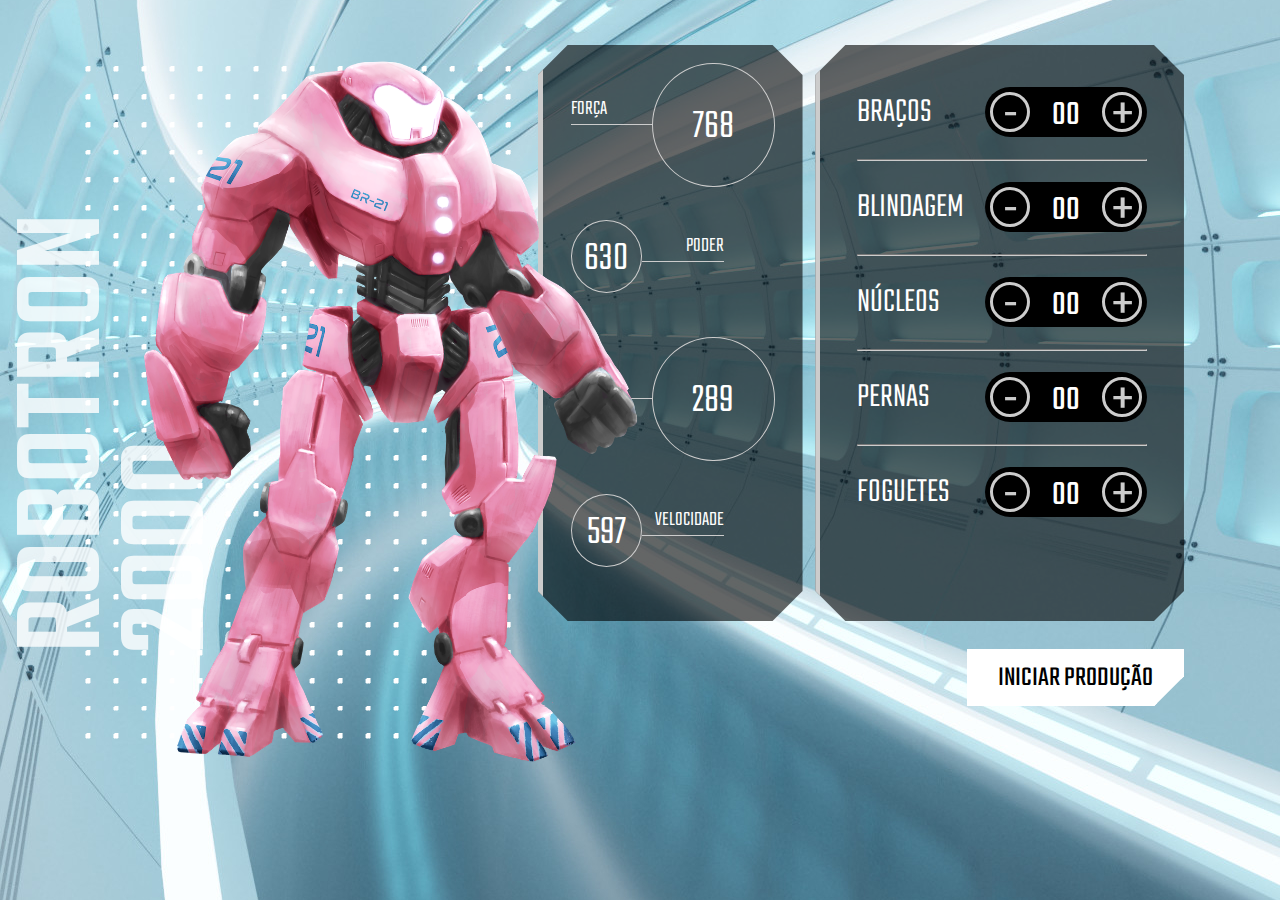
==== index.html @ ee6659dc "Curso de manipulação de dados com DOM JS" ====
<!DOCTYPE html>
<html lang="en">
<head>
    <meta charset="UTF-8">
    <meta http-equiv="X-UA-Compatible" content="IE=edge">
    <meta name="viewport" content="width=device-width, initial-scale=1.0">
    <link rel="shortcut icon" type="image/jpg" href="img/favicon.ico"/>
    <title>Robotron 2000</title>

    <link rel="stylesheet" href="css/style.css">
    <link rel="preconnect" href="https://fonts.googleapis.com">
    <link rel="preconnect" href="https://fonts.gstatic.com" crossorigin>
    <link href="https://fonts.googleapis.com/css2?family=Teko:wght@300;500&display=swap" rel="stylesheet"> 
</head>
<body>
    <main>
        <section class="robotron">
            <img class="robo" src="img/Robotron 2000 - Rosa.png" alt="Robotron" id="imagem-robo">
            <figcaption class="titulo">ROBOTRON <br>2000</figcaption>
        </section>

        <section class="box estatisticas">
            <div class="estatistica">
                <p class="estatistica-titulo">Força</p>
                <div class="estatistica-valor">
                    <p class="estatistica-numero">768</p>
                </div>
            </div>
            <div class="estatistica">
                <p class="estatistica-titulo">Poder</p>
                <div class="estatistica-valor">
                    <p class="estatistica-numero">630</p>
                </div>
            </div>
            <div class="estatistica">
                <p class="estatistica-titulo">Energia</p>
                <div class="estatistica-valor">
                    <p class="estatistica-numero">289</p>
                </div>
            </div>
            <div class="estatistica">
                <p class="estatistica-titulo">Velocidade</p>
                <div class="estatistica-valor">
                    <p class="estatistica-numero">597</p>
                </div>
            </div>
        </section>

        <section class="equipamentos">
            <form action="" class="montador">
                <div class="box montador-conteudo">
                    <div class="peca">
                        <label for="" class="peca-titulo">Braços</label>
                        <div class="controle">
                            <buttom class="controle-ajuste" data-controle="-">-</buttom>
                            <input type="text" class="controle-contador" data-contador value="00">
                            <buttom class="controle-ajuste" data-controle="+">+</buttom>
                        </div>
                    </div>
                    <hr class="linha">
                    <div class="peca">
                        <label for="" class="peca-titulo">Blindagem</label>
                        <div class="controle">
                            <buttom class="controle-ajuste" data-controle="-">-</buttom>
                            <input type="text" class="controle-contador" data-contador value="00">
                            <buttom class="controle-ajuste" data-controle="+">+</buttom>
                        </div>
                    </div>
                    <hr class="linha">
                    <div class="peca">
                        <label for="" class="peca-titulo">Núcleos</label>
                        <div class="controle">
                            <buttom class="controle-ajuste" data-controle="-">-</buttom>
                            <input type="text" class="controle-contador" data-contador value="00">
                            <buttom class="controle-ajuste" data-controle="+">+</buttom>
                        </div>
                    </div>
                    <hr class="linha">
                    <div class="peca">
                        <label for="" class="peca-titulo">Pernas</label>
                        <div class="controle">
                            <buttom class="controle-ajuste" data-controle="-">-</buttom>
                            <input type="text" class="controle-contador" data-contador value="00">
                            <buttom class="controle-ajuste" data-controle="+">+</buttom>
                        </div>
                    </div>
                    <hr class="linha">
                    <div class="peca">
                        <label for="" class="peca-titulo">Foguetes</label>
                        <div class="controle">
                            <buttom class="controle-ajuste" data-controle="-">-</buttom>
                            <input type="text" class="controle-contador" data-contador value="00">
                            <buttom class="controle-ajuste" data-controle="+">+</buttom>
                        </div>
                    </div>
                </div>
                <input type="submit" value="Iniciar produção" class="producao" id="producao">
            </form>
        </section>
    </main>
    <script src="js/main.js"></script>
</body>
</html>
---- css/style.css ----
:root {
    --main-cinza: #CCCCCC;
    --main-branco: #FFFFFF;
    --main-preto: #000000;
}

* {
    box-sizing: border-box;
}

body {
    background: url(../img/fundo.jpg);
    background-position: center center;
    background-size: cover cover;
    padding: 0;
    margin: 0;
    font-weight: 300;
}

body, input {
    font-family: 'Teko', sans-serif;
}

main {
    width: 80vw;
    height: 80vh;
    margin: 10vh 8vw 10vh 12vw;
    display: flex;
    gap: 1vw;
}

.robotron {
    background: url(../img/estrutura.png) no-repeat;
    background-position: center center;
    margin: 0;
    flex-basis: 40%;
    position: relative;
}

.robo {
    height: 110%;
    z-index: 1;
    position: absolute;
    left: -20%;
    top: -5%;
}

.titulo {
    transform: rotate(180deg);
    font-weight: 500;
    font-size: 130px;
    position: absolute;
    bottom: 7rem;
    left: -3rem;
    line-height: 0.8;
    writing-mode: vertical-rl;
    text-orientation: mixed;
    color: rgba(255,255,255,0.8)
}

.box {
    background: rgba(0,0,0,0.6);
    clip-path: polygon(calc(100% - 30px) 0, 100% 30px, 100% calc(100% - 30px), calc(100% - 30px) 100%, 30px 100%, 0 calc(100% - 30px), 0 30px, 30px 0);
    border-left: 5px solid var(--main-cinza);
    height: 80%;
}

/****************************** Equipamentos *****/

.equipamentos {
    flex-basis: 32%;
}

.montador {
    height: 100%;;
}

.montador-conteudo {
    padding: 2em 10%;
}

.peca {
    padding: 1em 0;
}

.peca-titulo {
    color: var(--main-branco);
    text-transform: uppercase;
    font-size: 2.5em;
}

.controle {
    background: var(--main-preto);
    border-radius: 25px;
    float: right;
    display: inline-flex;
    padding: 5px;
    align-items: center;
    align-self: flex-end;
}

.controle-contador {
    width: 40px;
    height: 35px;
    background: none;
    border: 0;
    margin: 0 1rem;
    color: var(--main-branco);
    text-align: center;
    font-size: 2.5em;
    display: inline-flex;
    align-items: center;
    padding-top: 8px;
}

.controle-ajuste {
    display: inline-block;
    width: 40px;
    height: 40px;
    line-height: 44px;
    border-radius: 50%;
    color: var(--main-cinza);
    font-size: 4em;
    background: var(--main-preto);
    text-align: center;
    border: 3px solid var(--main-cinza);
    cursor: pointer;
}

.linha {
    border-color: var(--main-cinza);
}

.producao {
    margin-top: 1em;
    font-size: 2em;
    text-transform: uppercase;
    padding: 0.2em 1em;
    float: right;
    border: 3px solid var(--main-branco);
    background: var(--main-branco);
    clip-path: polygon(100% 0, 100% calc(100% - 30px), calc(100% - 30px) 100%, 0 100%, 0 0);
    cursor: pointer;
}

.producao:hover {
    background: var(--main-preto);
    color: var(--main-branco)
}



/****************************** Estatísticas *****/
.estatisticas {
    flex-basis: 23%;
    padding: 2em 2em 0;
}

.estatistica {
    color: var(--main-branco);
    display: flex;
    align-items: flex-start;
    height: 25%;
}

.estatistica-titulo {
    font-size: 1.5em;
    border-bottom: 1px solid var(--main-cinza);
    flex-basis: 40%;
    text-transform: uppercase;
    order: 1
}

.estatistica-valor {
    flex-basis: 60%;
    position: relative;
    margin: 10px 0 0;
    order: 2;
    margin: -10px 0 0;
}

.estatistica-valor::after {
    content: "";
    display: block;
    padding-bottom: 100%;
    border: 1px solid var(--main-cinza);
    border-radius: 50%;
}

.estatistica-numero {
    position: absolute;
    top: 50%;
    transform: translateY(-46%);
    width: 100%;
    line-height: 100%;
    text-align: center;
    font-size: 3em;
    margin: 0;
}

.estatistica:nth-child(2n) .estatistica-titulo {
    order: 2;
    text-align: right;
}

.estatistica:nth-child(2n) .estatistica-valor {
    order: 1;
    flex-basis: 35%;
    margin: 10px 0 0;
}

@media screen and (max-width: 1600px) {
    body { 
        font-size: 14px;
    }
    main {
        width: 90vw;
        height: 80vh;
        margin: 5vh auto;
    }
}

@media screen and (max-width: 1200px) {
    body { 
        font-size: 13px;
    }

    main {
        width: 96vw;
        height: 80vh;
        margin: 10vh auto;
    }
}
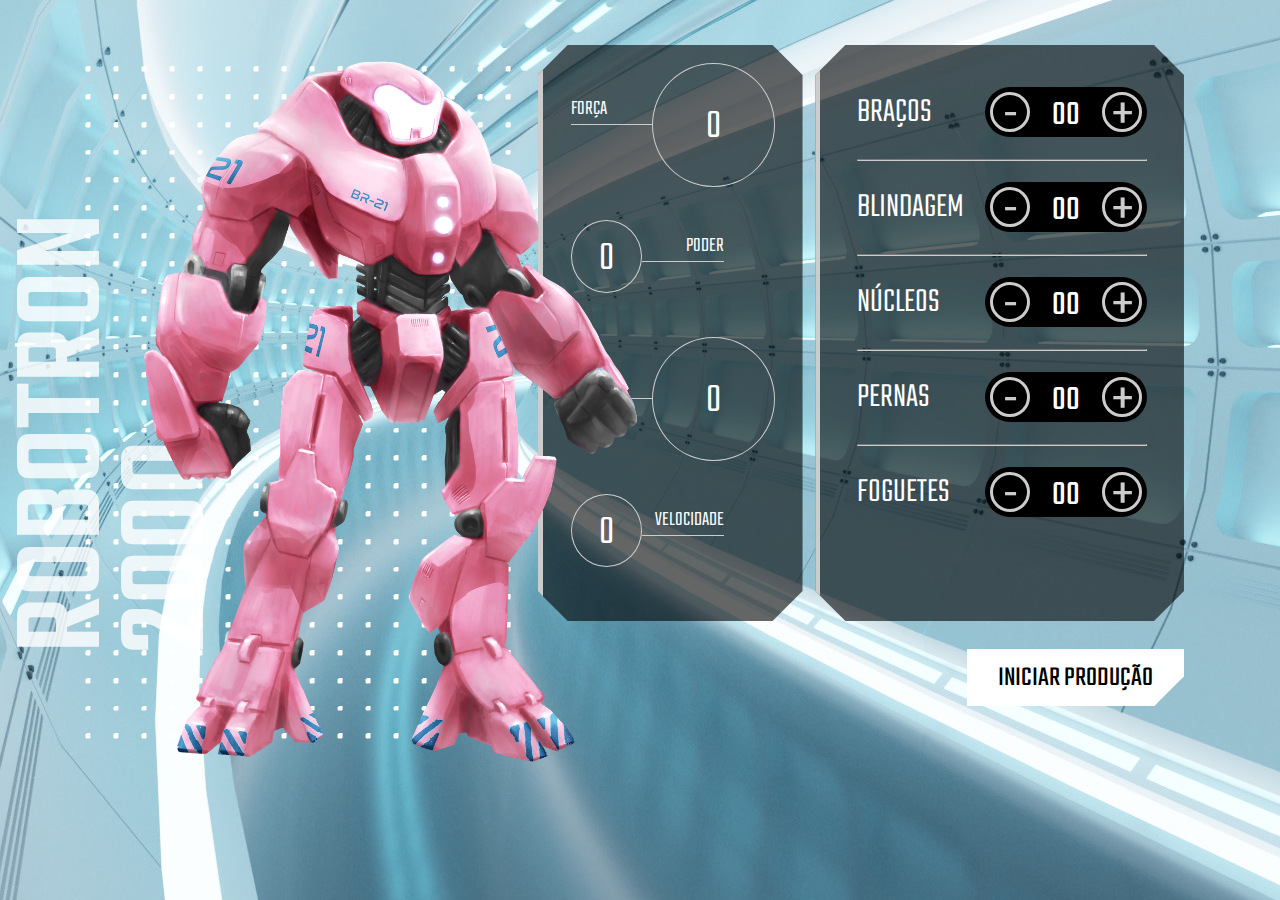
==== commit cf4e63d0: "Finalização do curso" ====
--- a/index.html
+++ b/index.html
@@ -23,25 +23,25 @@
             <div class="estatistica">
                 <p class="estatistica-titulo">Força</p>
                 <div class="estatistica-valor">
-                    <p class="estatistica-numero">768</p>
+                    <p class="estatistica-numero" data-estatistica="forca">0</p>
                 </div>
             </div>
             <div class="estatistica">
                 <p class="estatistica-titulo">Poder</p>
                 <div class="estatistica-valor">
-                    <p class="estatistica-numero">630</p>
+                    <p class="estatistica-numero" data-estatistica="poder">0</p>
                 </div>
             </div>
             <div class="estatistica">
                 <p class="estatistica-titulo">Energia</p>
                 <div class="estatistica-valor">
-                    <p class="estatistica-numero">289</p>
+                    <p class="estatistica-numero" data-estatistica="energia">0</p>
                 </div>
             </div>
             <div class="estatistica">
                 <p class="estatistica-titulo">Velocidade</p>
                 <div class="estatistica-valor">
-                    <p class="estatistica-numero">597</p>
+                    <p class="estatistica-numero" data-estatistica="velocidade">0</p>
                 </div>
             </div>
         </section>
@@ -52,45 +52,45 @@
                     <div class="peca">
                         <label for="" class="peca-titulo">Braços</label>
                         <div class="controle">
-                            <buttom class="controle-ajuste" data-controle="-">-</buttom>
+                            <buttom class="controle-ajuste" data-controle="-" data-peca="bracos">-</buttom>
                             <input type="text" class="controle-contador" data-contador value="00">
-                            <buttom class="controle-ajuste" data-controle="+">+</buttom>
+                            <buttom class="controle-ajuste" data-controle="+" data-peca="bracos">+</buttom>
                         </div>
                     </div>
                     <hr class="linha">
                     <div class="peca">
                         <label for="" class="peca-titulo">Blindagem</label>
                         <div class="controle">
-                            <buttom class="controle-ajuste" data-controle="-">-</buttom>
+                            <buttom class="controle-ajuste" data-controle="-" data-peca="blindagem">-</buttom>
                             <input type="text" class="controle-contador" data-contador value="00">
-                            <buttom class="controle-ajuste" data-controle="+">+</buttom>
+                            <buttom class="controle-ajuste" data-controle="+" data-peca="blindagem">+</buttom>
                         </div>
                     </div>
                     <hr class="linha">
                     <div class="peca">
                         <label for="" class="peca-titulo">Núcleos</label>
                         <div class="controle">
-                            <buttom class="controle-ajuste" data-controle="-">-</buttom>
+                            <buttom class="controle-ajuste" data-controle="-" data-peca="nucleos">-</buttom>
                             <input type="text" class="controle-contador" data-contador value="00">
-                            <buttom class="controle-ajuste" data-controle="+">+</buttom>
+                            <buttom class="controle-ajuste" data-controle="+" data-peca="nucleos">+</buttom>
                         </div>
                     </div>
                     <hr class="linha">
                     <div class="peca">
                         <label for="" class="peca-titulo">Pernas</label>
                         <div class="controle">
-                            <buttom class="controle-ajuste" data-controle="-">-</buttom>
+                            <buttom class="controle-ajuste" data-controle="-" data-peca="pernas">-</buttom>
                             <input type="text" class="controle-contador" data-contador value="00">
-                            <buttom class="controle-ajuste" data-controle="+">+</buttom>
+                            <buttom class="controle-ajuste" data-controle="+" data-peca="pernas">+</buttom>
                         </div>
                     </div>
                     <hr class="linha">
                     <div class="peca">
                         <label for="" class="peca-titulo">Foguetes</label>
                         <div class="controle">
-                            <buttom class="controle-ajuste" data-controle="-">-</buttom>
+                            <buttom class="controle-ajuste" data-controle="-" data-peca="foguetes">-</buttom>
                             <input type="text" class="controle-contador" data-contador value="00">
-                            <buttom class="controle-ajuste" data-controle="+">+</buttom>
+                            <buttom class="controle-ajuste" data-controle="+" data-peca="foguetes">+</buttom>
                         </div>
                     </div>
                 </div>
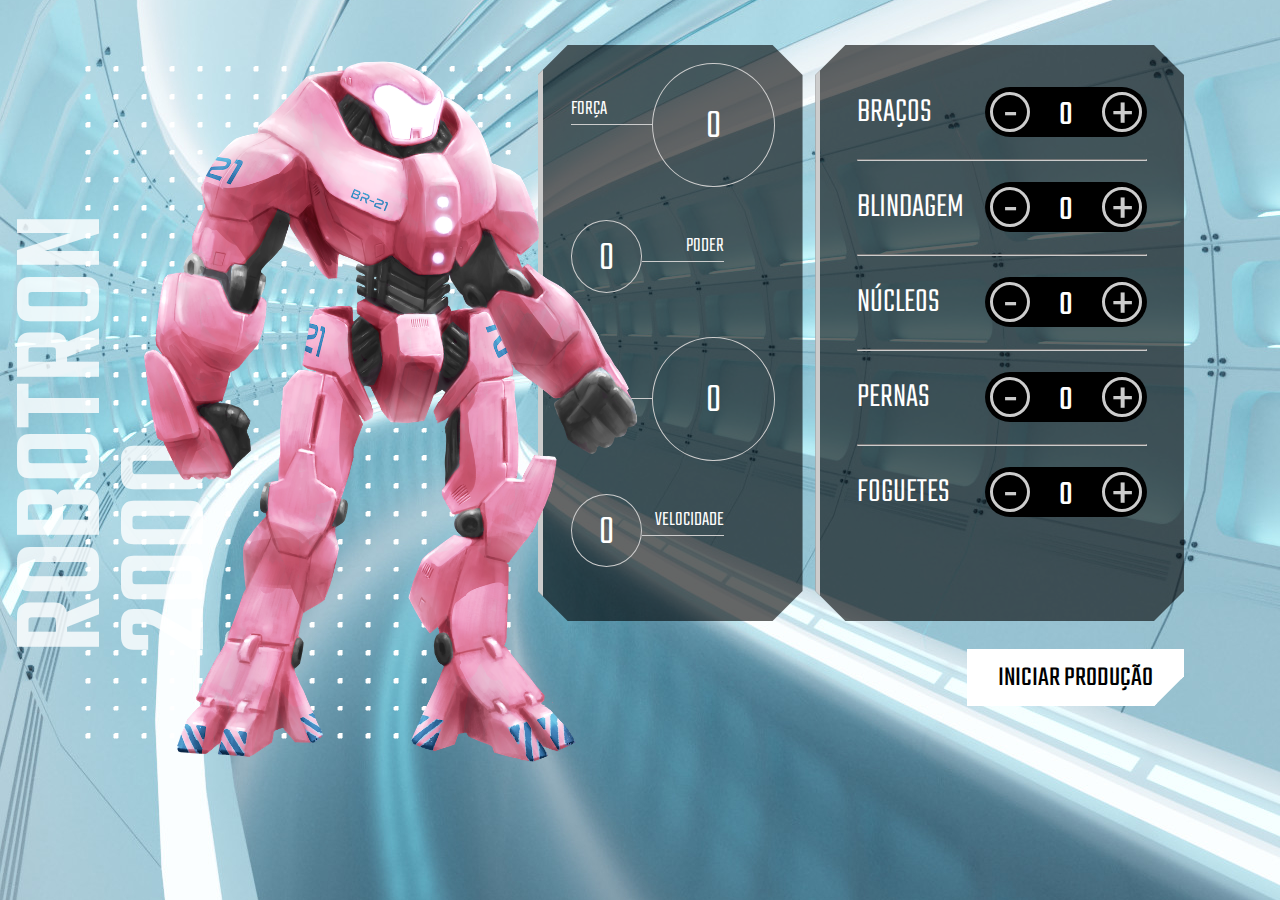
==== commit 31afa239: "correção de zeros no index" ====
--- a/index.html
+++ b/index.html
@@ -15,7 +15,9 @@
 <body>
     <main>
         <section class="robotron">
-            <img class="robo" src="img/Robotron 2000 - Rosa.png" alt="Robotron" id="imagem-robo">
+            <div>
+                <img class="robo" src="img/Robotron-Rosa.png" data-corRobo="Rosa" alt="Robotron" id="imagem-robo">                
+            </div>
             <figcaption class="titulo">ROBOTRON <br>2000</figcaption>
         </section>
 
@@ -53,7 +55,7 @@
                         <label for="" class="peca-titulo">Braços</label>
                         <div class="controle">
                             <buttom class="controle-ajuste" data-controle="-" data-peca="bracos">-</buttom>
-                            <input type="text" class="controle-contador" data-contador value="00">
+                            <input type="text" class="controle-contador" data-contador value="0">
                             <buttom class="controle-ajuste" data-controle="+" data-peca="bracos">+</buttom>
                         </div>
                     </div>
@@ -62,7 +64,7 @@
                         <label for="" class="peca-titulo">Blindagem</label>
                         <div class="controle">
                             <buttom class="controle-ajuste" data-controle="-" data-peca="blindagem">-</buttom>
-                            <input type="text" class="controle-contador" data-contador value="00">
+                            <input type="text" class="controle-contador" data-contador value="0">
                             <buttom class="controle-ajuste" data-controle="+" data-peca="blindagem">+</buttom>
                         </div>
                     </div>
@@ -71,7 +73,7 @@
                         <label for="" class="peca-titulo">Núcleos</label>
                         <div class="controle">
                             <buttom class="controle-ajuste" data-controle="-" data-peca="nucleos">-</buttom>
-                            <input type="text" class="controle-contador" data-contador value="00">
+                            <input type="text" class="controle-contador" data-contador value="0">
                             <buttom class="controle-ajuste" data-controle="+" data-peca="nucleos">+</buttom>
                         </div>
                     </div>
@@ -80,7 +82,7 @@
                         <label for="" class="peca-titulo">Pernas</label>
                         <div class="controle">
                             <buttom class="controle-ajuste" data-controle="-" data-peca="pernas">-</buttom>
-                            <input type="text" class="controle-contador" data-contador value="00">
+                            <input type="text" class="controle-contador" data-contador value="0">
                             <buttom class="controle-ajuste" data-controle="+" data-peca="pernas">+</buttom>
                         </div>
                     </div>
@@ -89,7 +91,7 @@
                         <label for="" class="peca-titulo">Foguetes</label>
                         <div class="controle">
                             <buttom class="controle-ajuste" data-controle="-" data-peca="foguetes">-</buttom>
-                            <input type="text" class="controle-contador" data-contador value="00">
+                            <input type="text" class="controle-contador" data-contador value="0">
                             <buttom class="controle-ajuste" data-controle="+" data-peca="foguetes">+</buttom>
                         </div>
                     </div>
